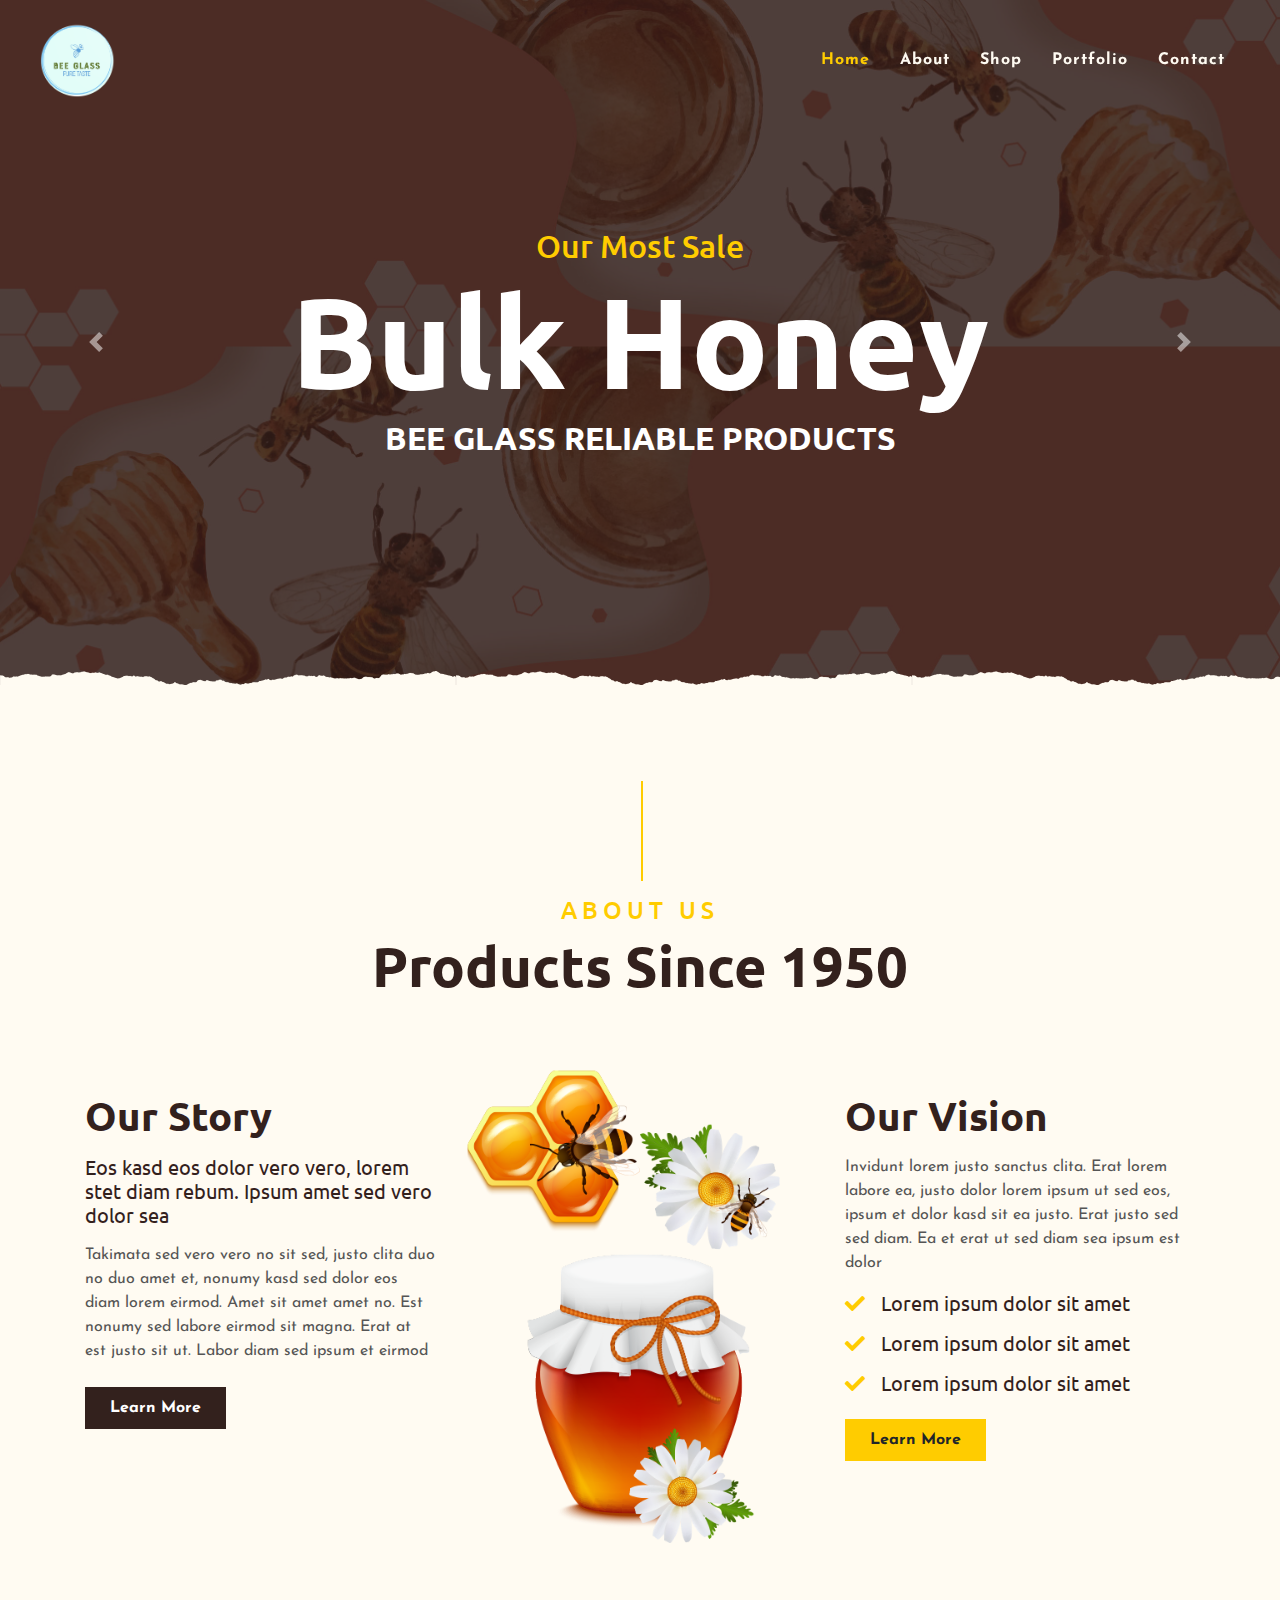
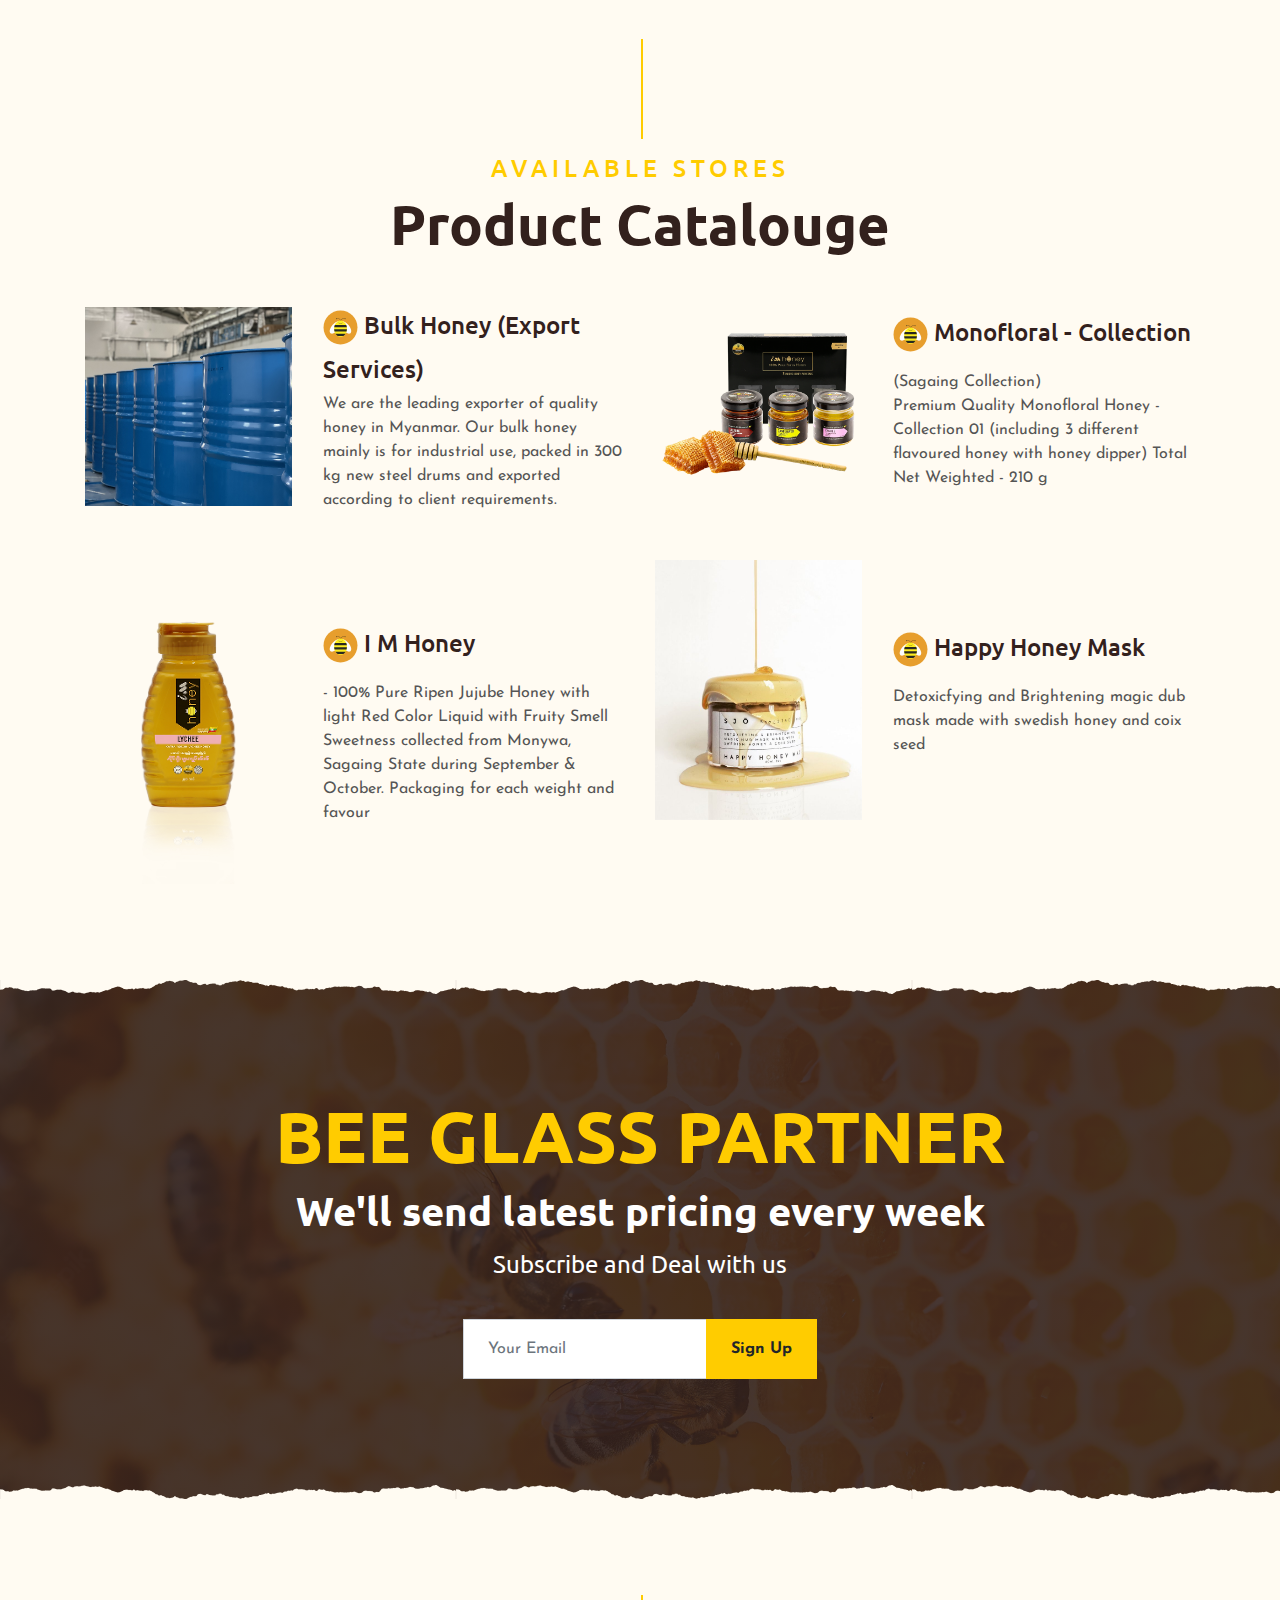
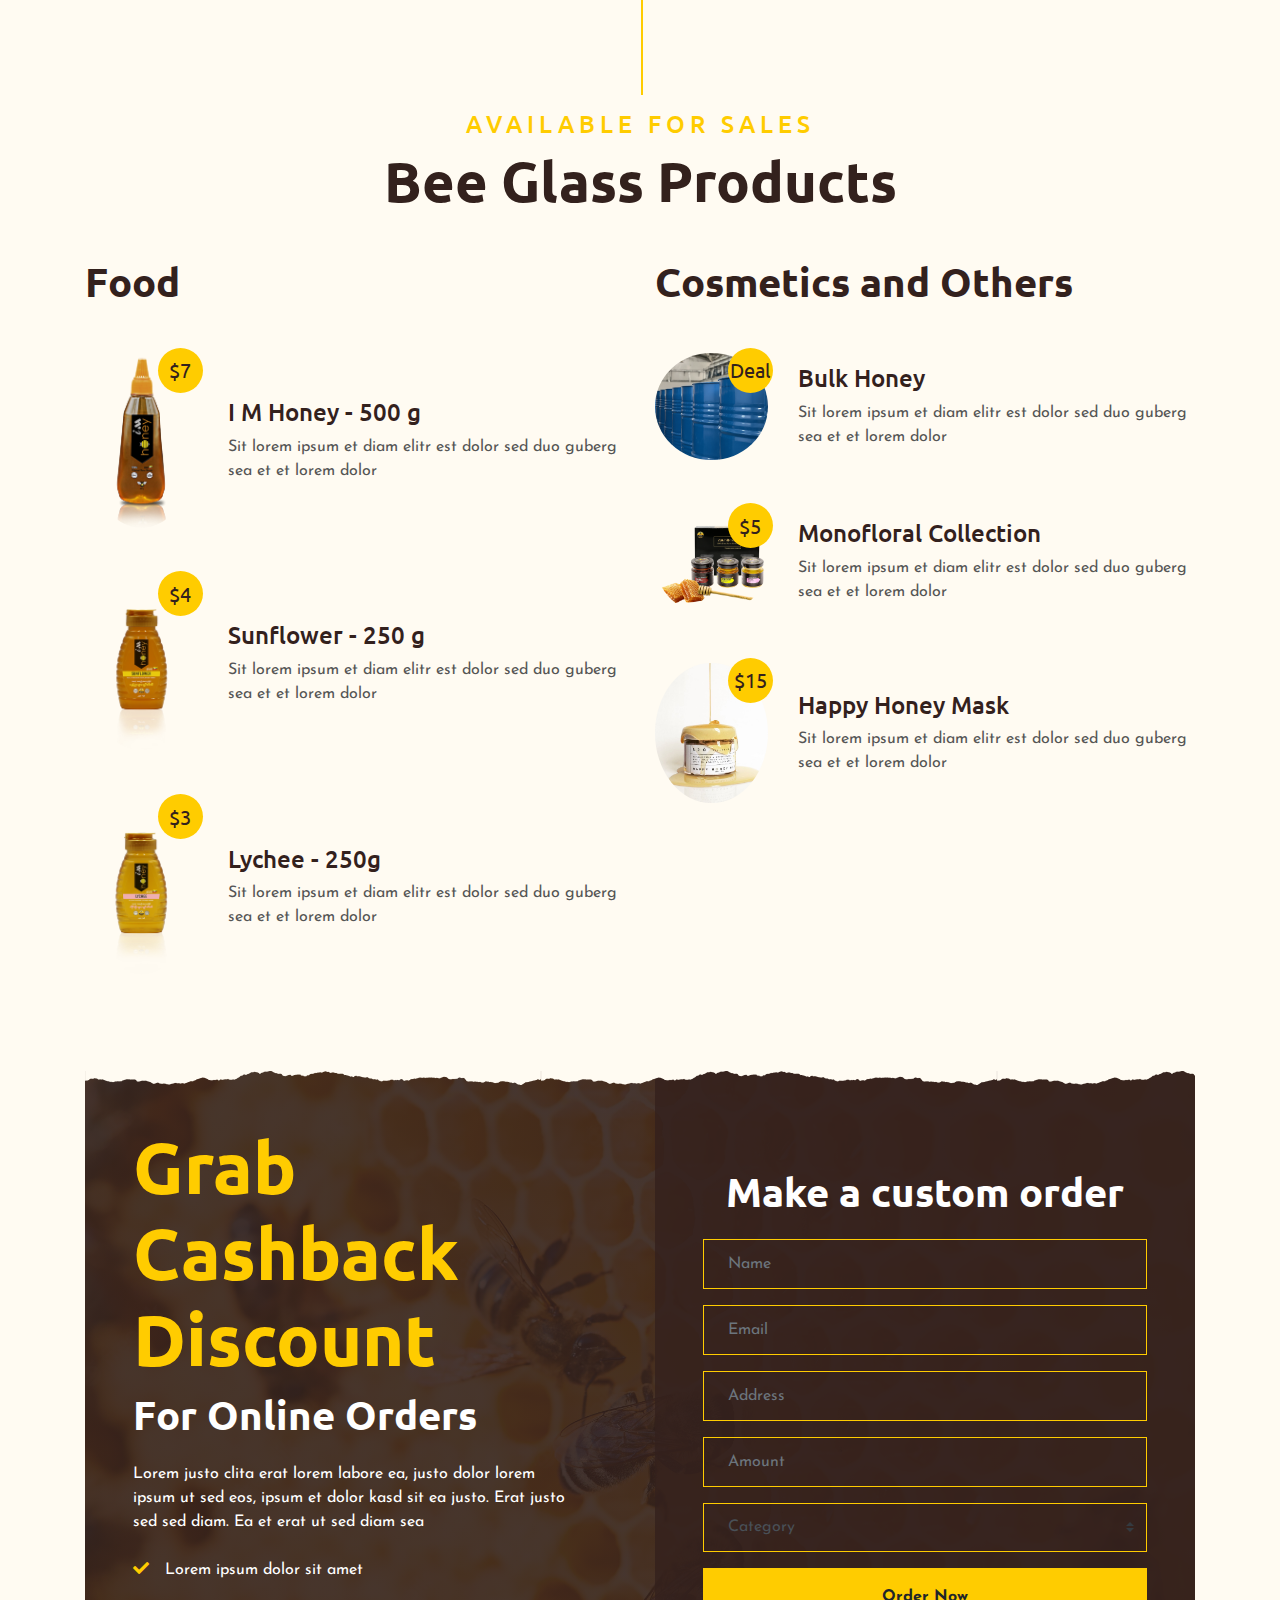
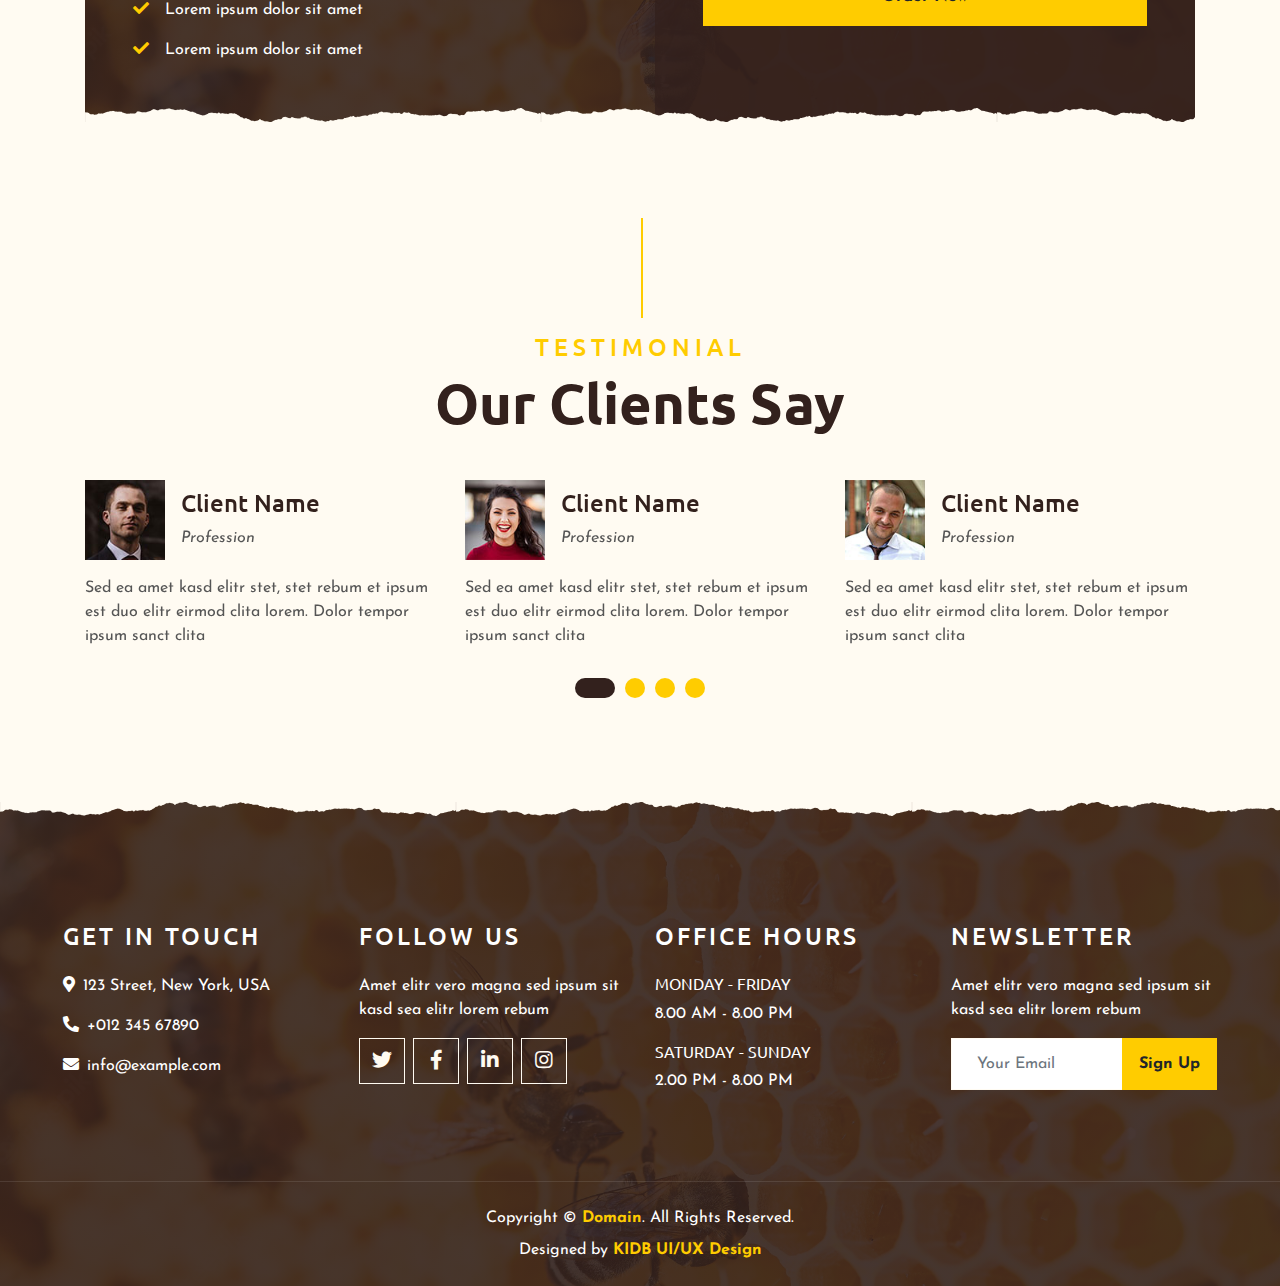
==== index.html @ f93495bf "first commit" ====
<!DOCTYPE html>
<html lang="en">

<head>
    <meta charset="utf-8">
    <title>Bee Glass</title>
    <meta content="width=device-width, initial-scale=1.0" name="viewport">
    <meta content="Bee Glass" name="keywords">
    <meta content="Bee Glass" name="description">

    <!-- Favicon -->
    <link href="img/favicon.ico" rel="icon">

    <!-- Google Font -->
    <link rel="preconnect" href="https://fonts.gstatic.com">
    <link href="https://fonts.googleapis.com/css2?family=Josefin+Sans:wght@200;400&family=Ubuntu:wght@400;500;700&display=swap" rel="stylesheet"> 

    <!-- Font Awesome -->
    <link href="https://cdnjs.cloudflare.com/ajax/libs/font-awesome/5.10.0/css/all.min.css" rel="stylesheet">

    <!-- Libraries Stylesheet -->
    <link href="lib/owlcarousel/assets/owl.carousel.min.css" rel="stylesheet">
    <link href="lib/tempusdominus/css/tempusdominus-bootstrap-4.min.css" rel="stylesheet" />

    <!-- Customized Bootstrap Stylesheet -->
    <link href="css/style.min.css" rel="stylesheet">

    <!-- Custom Design Snippets -->
    <link href="css/custom.css" rel="stylesheet">
</head>

<body>
    <!-- Navbar Start -->
    <div class="container-fluid p-0 nav-bar">
        <nav class="navbar navbar-expand-lg bg-none navbar-dark py-3">
            <a href="index.html" class="navbar-brand px-lg-4 m-0">
                <img src="./img/logo.png" class="cxx-logo" alt="logo">
            </a>
            <button type="button" class="navbar-toggler" data-toggle="collapse" data-target="#navbarCollapse">
                <span class="navbar-toggler-icon"></span>
            </button>
            <div class="collapse navbar-collapse justify-content-between" id="navbarCollapse">
                <div class="navbar-nav ml-auto p-4">
                    <a href="index.html" class="nav-item nav-link active">Home</a>
                    <a href="about.html" class="nav-item nav-link">About</a>
                    <a href="service.html" class="nav-item nav-link">Shop</a>
                    <a href="menu.html" class="nav-item nav-link">Portfolio</a>
                    <a href="contact.html" class="nav-item nav-link">Contact</a>
                </div>
            </div>
        </nav>
    </div>
    <!-- Navbar End -->

    <!-- Carousel Start -->
    <div class="container-fluid p-0 mb-5">
        <div id="blog-carousel" class="carousel slide overlay-bottom" data-ride="carousel">
            <div class="carousel-inner">
                <div class="carousel-item active">
                    <img class="w-100" src="img/carousel-1.jpg" alt="Image">
                    <div class="carousel-caption d-flex flex-column align-items-center justify-content-center">
                        <h2 class="text-primary font-weight-medium m-0">Our Most Sale</h2>
                        <h1 class="display-1 text-white m-0">Bulk Honey</h1>
                        <h2 class="text-white m-0">BEE GLASS RELIABLE PRODUCTS</h2>
                    </div>
                </div>
                <div class="carousel-item">
                    <img class="w-100" src="img/carousel-2.jpg" alt="Image">
                    <div class="carousel-caption d-flex flex-column align-items-center justify-content-center">
                        <h2 class="text-primary font-weight-medium m-0">Pure Quality</h2>
                        <h1 class="display-1 text-white m-0">Natural Honey </h1>
                        <h2 class="text-white m-0">BEE GLASS RELIABLE PRODUCTS</h2>
                    </div>
                </div>
                <div class="carousel-item">
                    <img class="w-100" src="img/carousel-3.jpg" alt="Image">
                    <div class="carousel-caption d-flex flex-column align-items-center justify-content-center">
                        <h2 class="text-primary font-weight-medium m-0">Top Seller Cosmetic</h2>
                        <h1 class="display-1 text-white m-0">Monofloral Collection</h1>
                        <h2 class="text-white m-0">BEE GLASS RELIABLE PRODUCTS</h2>
                    </div>
                </div>
            </div>
            <a class="carousel-control-prev" href="#blog-carousel" data-slide="prev">
                <span class="carousel-control-prev-icon"></span>
            </a>
            <a class="carousel-control-next" href="#blog-carousel" data-slide="next">
                <span class="carousel-control-next-icon"></span>
            </a>
        </div>
    </div>
    <!-- Carousel End -->


    <!-- About Start -->
    <div class="container-fluid py-5">
        <div class="container">
            <div class="section-title">
                <h4 class="text-primary text-uppercase" style="letter-spacing: 5px;">About Us</h4>
                <h1 class="display-4">Products Since 1950</h1>
            </div>
            <div class="row">
                <div class="col-lg-4 py-0 py-lg-5">
                    <h1 class="mb-3">Our Story</h1>
                    <h5 class="mb-3">Eos kasd eos dolor vero vero, lorem stet diam rebum. Ipsum amet sed vero dolor sea</h5>
                    <p>Takimata sed vero vero no sit sed, justo clita duo no duo amet et, nonumy kasd sed dolor eos diam lorem eirmod. Amet sit amet amet no. Est nonumy sed labore eirmod sit magna. Erat at est justo sit ut. Labor diam sed ipsum et eirmod</p>
                    <a href="" class="btn btn-secondary font-weight-bold py-2 px-4 mt-2">Learn More</a>
                </div>
                <div class="col-lg-4 py-5 py-lg-0" style="min-height: 500px;">
                    <div class="position-relative h-100">
                        <img class="position-absolute w-100 h-100" src="img/about.png" style="object-fit: cover;">
                    </div>
                </div>
                <div class="col-lg-4 py-0 py-lg-5">
                    <h1 class="mb-3">Our Vision</h1>
                    <p>Invidunt lorem justo sanctus clita. Erat lorem labore ea, justo dolor lorem ipsum ut sed eos, ipsum et dolor kasd sit ea justo. Erat justo sed sed diam. Ea et erat ut sed diam sea ipsum est dolor</p>
                    <h5 class="mb-3"><i class="fa fa-check text-primary mr-3"></i>Lorem ipsum dolor sit amet</h5>
                    <h5 class="mb-3"><i class="fa fa-check text-primary mr-3"></i>Lorem ipsum dolor sit amet</h5>
                    <h5 class="mb-3"><i class="fa fa-check text-primary mr-3"></i>Lorem ipsum dolor sit amet</h5>
                    <a href="" class="btn btn-primary font-weight-bold py-2 px-4 mt-2">Learn More</a>
                </div>
            </div>
        </div>
    </div>
    <!-- About End -->


    <!-- Service Start -->
    <div class="container-fluid pt-5">
        <div class="container">
            <div class="section-title">
                <h4 class="text-primary text-uppercase" style="letter-spacing: 5px;">Available Stores</h4>
                <h1 class="display-4">Product Catalouge</h1>
            </div>
            <div class="row">
                <div class="col-lg-6 mb-5">
                    <div class="row align-items-center">
                        <div class="col-sm-5">
                            <img class="img-fluid mb-3 mb-sm-0" src="img/service-1.jpg" alt="">
                        </div>
                        <div class="col-sm-7">
                            <h4> <img src="./img/bee.svg" class="bee-icon" alt="bee-icon"> Bulk Honey (Export Services)</h4>
                            <p class="m-0">
                                We are the leading exporter of quality honey in Myanmar. Our bulk honey mainly is for industrial use, 
                                packed in 300 kg new steel drums and exported according to client requirements.</p>
                        </div>
                    </div>
                </div>
                <div class="col-lg-6 mb-5">
                    <div class="row align-items-center">
                        <div class="col-sm-5">
                            <img class="img-fluid mb-3 mb-sm-0" src="img/service-2.jpg" alt="">
                        </div>
                        <div class="col-sm-7">
                            <h4> <img src="./img/bee.svg" class="bee-icon" alt="bee-icon"> Monofloral - Collection</h4>
                            <p class="m-0">(Sagaing Collection) <br>
                                Premium Quality Monofloral Honey - Collection 01 
                                (including 3 different flavoured honey with honey dipper)
                                Total Net Weighted - 210 g </p>
                        </div>
                    </div>
                </div>
                <div class="col-lg-6 mb-5">
                    <div class="row align-items-center">
                        <div class="col-sm-5">
                            <img class="img-fluid mb-3 mb-sm-0" src="img/service-3.jpg" alt="">
                        </div>
                        <div class="col-sm-7">
                            <h4> <img src="./img/bee.svg" class="bee-icon" alt="bee-icon"> I M Honey </h4>
                            <p class="m-0">
                                - 100% Pure Ripen Jujube Honey with light Red Color Liquid with Fruity Smell
                                Sweetness collected from Monywa, Sagaing State during September & October. Packaging for each weight and favour</p>
                        </div>
                    </div>
                </div>
                <div class="col-lg-6 mb-5">
                    <div class="row align-items-center">
                        <div class="col-sm-5">
                            <img class="img-fluid mb-3 mb-sm-0" src="img/service-4.jpg" alt="">
                        </div>
                        <div class="col-sm-7">
                            <h4> <img src="./img/bee.svg" class="bee-icon" alt="bee-icon"> Happy Honey Mask</h4>
                            <p class="m-0">Detoxicfying and Brightening magic dub mask made with swedish honey and coix seed</p>
                        </div>
                    </div>
                </div>
            </div>
        </div>
    </div>
    <!-- Service End -->


    <!-- Offer Start -->
    <div class="offer container-fluid my-5 py-5 text-center position-relative overlay-top overlay-bottom">
        <div class="container py-5">
            <h1 class="display-3 text-primary mt-3">BEE GLASS PARTNER</h1>
            <h1 class="text-white mb-3">We'll send latest pricing every week</h1>
            <h4 class="text-white font-weight-normal mb-4 pb-3">Subscribe and Deal with us</h4>
            <form class="form-inline justify-content-center mb-4">
                <div class="input-group">
                    <input type="text" class="form-control p-4" placeholder="Your Email" style="height: 60px;">
                    <div class="input-group-append">
                        <button class="btn btn-primary font-weight-bold px-4" type="submit">Sign Up</button>
                    </div>
                </div>
            </form>
        </div>
    </div>
    <!-- Offer End -->


    <!-- Menu Start -->
    <div class="container-fluid pt-5">
        <div class="container">
            <div class="section-title">
                <h4 class="text-primary text-uppercase" style="letter-spacing: 5px;">Available for sales</h4>
                <h1 class="display-4">Bee Glass Products</h1>
            </div>
            <div class="row">
                <div class="col-lg-6">
                    <h1 class="mb-5">Food</h1>
                    <div class="row align-items-center mb-5">
                        <div class="col-4 col-sm-3">
                            <img class="w-100 rounded-circle mb-3 mb-sm-0" src="img/menu-1.jpg" alt="">
                            <h5 class="menu-price">$7</h5>
                        </div>
                        <div class="col-8 col-sm-9">
                            <h4>I M Honey - 500 g</h4>
                            <p class="m-0">Sit lorem ipsum et diam elitr est dolor sed duo guberg sea et et lorem dolor</p>
                        </div>
                    </div>
                    <div class="row align-items-center mb-5">
                        <div class="col-4 col-sm-3">
                            <img class="w-100 rounded-circle mb-3 mb-sm-0" src="img/menu-2.jpg" alt="">
                            <h5 class="menu-price">$4</h5>
                        </div>
                        <div class="col-8 col-sm-9">
                            <h4>Sunflower - 250 g</h4>
                            <p class="m-0">Sit lorem ipsum et diam elitr est dolor sed duo guberg sea et et lorem dolor</p>
                        </div>
                    </div>
                    <div class="row align-items-center mb-5">
                        <div class="col-4 col-sm-3">
                            <img class="w-100 rounded-circle mb-3 mb-sm-0" src="img/menu-3.jpg" alt="">
                            <h5 class="menu-price">$3</h5>
                        </div>
                        <div class="col-8 col-sm-9">
                            <h4>Lychee - 250g</h4>
                            <p class="m-0">Sit lorem ipsum et diam elitr est dolor sed duo guberg sea et et lorem dolor</p>
                        </div>
                    </div>
                </div>
                <div class="col-lg-6">
                    <h1 class="mb-5">Cosmetics and Others</h1>
                    <div class="row align-items-center mb-5">
                        <div class="col-4 col-sm-3">
                            <img class="w-100 rounded-circle mb-3 mb-sm-0" src="img/service-1.jpg" alt="">
                            <h5 class="menu-price">Deal </h5>
                        </div>
                        <div class="col-8 col-sm-9">
                            <h4>Bulk Honey</h4>
                            <p class="m-0">Sit lorem ipsum et diam elitr est dolor sed duo guberg sea et et lorem dolor</p>
                        </div>
                    </div>
                    <div class="row align-items-center mb-5">
                        <div class="col-4 col-sm-3">
                            <img class="w-100 rounded-circle mb-3 mb-sm-0" src="img/service-2.jpg" alt="">
                            <h5 class="menu-price">$5</h5>
                        </div>
                        <div class="col-8 col-sm-9">
                            <h4>Monofloral Collection</h4>
                            <p class="m-0">Sit lorem ipsum et diam elitr est dolor sed duo guberg sea et et lorem dolor</p>
                        </div>
                    </div>
                    <div class="row align-items-center mb-5">
                        <div class="col-4 col-sm-3">
                            <img class="w-100 rounded-circle mb-3 mb-sm-0" src="img/service-4.jpg" alt="">
                            <h5 class="menu-price">$15</h5>
                        </div>
                        <div class="col-8 col-sm-9">
                            <h4>Happy Honey Mask</h4>
                            <p class="m-0">Sit lorem ipsum et diam elitr est dolor sed duo guberg sea et et lorem dolor</p>
                        </div>
                    </div>
                </div>
            </div>
        </div>
    </div>
    <!-- Menu End -->


    <!-- Reservation Start -->
    <div class="container-fluid my-5">
        <div class="container">
            <div class="reservation position-relative overlay-top overlay-bottom">
                <div class="row align-items-center">
                    <div class="col-lg-6 my-5 my-lg-0">
                        <div class="p-5">
                            <div class="mb-4">
                                <h1 class="display-3 text-primary">Grab Cashback Discount</h1>
                                <h1 class="text-white">For Online Orders</h1>
                            </div>
                            <p class="text-white">Lorem justo clita erat lorem labore ea, justo dolor lorem ipsum ut sed eos,
                                ipsum et dolor kasd sit ea justo. Erat justo sed sed diam. Ea et erat ut sed diam sea</p>
                            <ul class="list-inline text-white m-0">
                                <li class="py-2"><i class="fa fa-check text-primary mr-3"></i>Lorem ipsum dolor sit amet</li>
                                <li class="py-2"><i class="fa fa-check text-primary mr-3"></i>Lorem ipsum dolor sit amet</li>
                                <li class="py-2"><i class="fa fa-check text-primary mr-3"></i>Lorem ipsum dolor sit amet</li>
                            </ul>
                        </div>
                    </div>
                    <div class="col-lg-6">
                        <div class="text-center p-5" style="background: rgba(51, 33, 29, .8);">
                            <h1 class="text-white mb-4 mt-5">Make a custom order</h1>
                            <form class="mb-5">
                                <div class="form-group">
                                    <input type="text" class="form-control bg-transparent border-primary p-4" placeholder="Name"
                                        required="required" />
                                </div>
                                <div class="form-group">
                                    <input type="email" class="form-control bg-transparent border-primary p-4" placeholder="Email"
                                        required="required" />
                                </div>
                                <div class="form-group">
                                        <input type="text" name="Address" placeholder="Address" class="form-control bg-transparent border-primary p-4">
                                </div>
                                <div class="form-group">
                                        <input type="number" name="number" placeholder="Amount" class="form-control bg-transparent border-primary p-4">
                                </div>
                                <div class="form-group">
                                    <select class="custom-select bg-transparent border-primary px-4" style="height: 49px;">
                                        <option selected>Category</option>
                                        <option value="1">Product 1</option>
                                        <option value="2">Product 2</option>
                                        <option value="3">Product 3</option>
                                        <option value="4">Product 4</option>
                                    </select>
                                </div>
                                
                                <div>
                                    <button class="btn btn-primary btn-block font-weight-bold py-3" type="submit">Order Now</button>
                                </div>
                            </form>
                        </div>
                    </div>
                </div>
            </div>
        </div>
    </div>
    <!-- Reservation End -->


    <!-- Testimonial Start -->
    <div class="container-fluid py-5">
        <div class="container">
            <div class="section-title">
                <h4 class="text-primary text-uppercase" style="letter-spacing: 5px;">Testimonial</h4>
                <h1 class="display-4">Our Clients Say</h1>
            </div>
            <div class="owl-carousel testimonial-carousel">
                <div class="testimonial-item">
                    <div class="d-flex align-items-center mb-3">
                        <img class="img-fluid" src="img/testimonial-1.jpg" alt="">
                        <div class="ml-3">
                            <h4>Client Name</h4>
                            <i>Profession</i>
                        </div>
                    </div>
                    <p class="m-0">Sed ea amet kasd elitr stet, stet rebum et ipsum est duo elitr eirmod clita lorem. Dolor tempor ipsum sanct clita</p>
                </div>
                <div class="testimonial-item">
                    <div class="d-flex align-items-center mb-3">
                        <img class="img-fluid" src="img/testimonial-2.jpg" alt="">
                        <div class="ml-3">
                            <h4>Client Name</h4>
                            <i>Profession</i>
                        </div>
                    </div>
                    <p class="m-0">Sed ea amet kasd elitr stet, stet rebum et ipsum est duo elitr eirmod clita lorem. Dolor tempor ipsum sanct clita</p>
                </div>
                <div class="testimonial-item">
                    <div class="d-flex align-items-center mb-3">
                        <img class="img-fluid" src="img/testimonial-3.jpg" alt="">
                        <div class="ml-3">
                            <h4>Client Name</h4>
                            <i>Profession</i>
                        </div>
                    </div>
                    <p class="m-0">Sed ea amet kasd elitr stet, stet rebum et ipsum est duo elitr eirmod clita lorem. Dolor tempor ipsum sanct clita</p>
                </div>
                <div class="testimonial-item">
                    <div class="d-flex align-items-center mb-3">
                        <img class="img-fluid" src="img/testimonial-4.jpg" alt="">
                        <div class="ml-3">
                            <h4>Client Name</h4>
                            <i>Profession</i>
                        </div>
                    </div>
                    <p class="m-0">Sed ea amet kasd elitr stet, stet rebum et ipsum est duo elitr eirmod clita lorem. Dolor tempor ipsum sanct clita</p>
                </div>
            </div>
        </div>
    </div>
    <!-- Testimonial End -->


    <!-- Footer Start -->
    <div class="container-fluid footer text-white mt-5 pt-5 px-0 position-relative overlay-top">
        <div class="row mx-0 pt-5 px-sm-3 px-lg-5 mt-4">
            <div class="col-lg-3 col-md-6 mb-5">
                <h4 class="text-white text-uppercase mb-4" style="letter-spacing: 3px;">Get In Touch</h4>
                <p><i class="fa fa-map-marker-alt mr-2"></i>123 Street, New York, USA</p>
                <p><i class="fa fa-phone-alt mr-2"></i>+012 345 67890</p>
                <p class="m-0"><i class="fa fa-envelope mr-2"></i>info@example.com</p>
            </div>
            <div class="col-lg-3 col-md-6 mb-5">
                <h4 class="text-white text-uppercase mb-4" style="letter-spacing: 3px;">Follow Us</h4>
                <p>Amet elitr vero magna sed ipsum sit kasd sea elitr lorem rebum</p>
                <div class="d-flex justify-content-start">
                    <a class="btn btn-lg btn-outline-light btn-lg-square mr-2" href="#"><i class="fab fa-twitter"></i></a>
                    <a class="btn btn-lg btn-outline-light btn-lg-square mr-2" href="#"><i class="fab fa-facebook-f"></i></a>
                    <a class="btn btn-lg btn-outline-light btn-lg-square mr-2" href="#"><i class="fab fa-linkedin-in"></i></a>
                    <a class="btn btn-lg btn-outline-light btn-lg-square" href="#"><i class="fab fa-instagram"></i></a>
                </div>
            </div>
            <div class="col-lg-3 col-md-6 mb-5">
                <h4 class="text-white text-uppercase mb-4" style="letter-spacing: 3px;">Office Hours</h4>
                <div>
                    <h6 class="text-white text-uppercase">Monday - Friday</h6>
                    <p>8.00 AM - 8.00 PM</p>
                    <h6 class="text-white text-uppercase">Saturday - Sunday</h6>
                    <p>2.00 PM - 8.00 PM</p>
                </div>
            </div>
            <div class="col-lg-3 col-md-6 mb-5">
                <h4 class="text-white text-uppercase mb-4" style="letter-spacing: 3px;">Newsletter</h4>
                <p>Amet elitr vero magna sed ipsum sit kasd sea elitr lorem rebum</p>
                <div class="w-100">
                    <div class="input-group">
                        <input type="text" class="form-control border-light" style="padding: 25px;" placeholder="Your Email">
                        <div class="input-group-append">
                            <button class="btn btn-primary font-weight-bold px-3">Sign Up</button>
                        </div>
                    </div>
                </div>
            </div>
        </div>
        <div class="container-fluid text-center text-white border-top mt-4 py-4 px-sm-3 px-md-5" style="border-color: rgba(256, 256, 256, .1) !important;">
            <p class="mb-2 text-white">Copyright &copy; <a class="font-weight-bold" href="#">Domain</a>. All Rights Reserved.</a></p>
            <p class="m-0 text-white">Designed by <a class="font-weight-bold" href="#">KIDB UI/UX Design</a></p>
        </div>
    </div>
    <!-- Footer End -->


    <!-- Back to Top -->
    <a href="#" class="btn btn-lg btn-primary btn-lg-square back-to-top"><i class="fa fa-angle-double-up"></i></a>


    <!-- JavaScript Libraries -->
    <script src="https://code.jquery.com/jquery-3.4.1.min.js"></script>
    <script src="https://stackpath.bootstrapcdn.com/bootstrap/4.4.1/js/bootstrap.bundle.min.js"></script>
    <script src="lib/easing/easing.min.js"></script>
    <script src="lib/waypoints/waypoints.min.js"></script>
    <script src="lib/owlcarousel/owl.carousel.min.js"></script>
    <script src="lib/tempusdominus/js/moment.min.js"></script>
    <script src="lib/tempusdominus/js/moment-timezone.min.js"></script>
    <script src="lib/tempusdominus/js/tempusdominus-bootstrap-4.min.js"></script>

    <!-- Contact Javascript File -->
    <script src="mail/jqBootstrapValidation.min.js"></script>
    <script src="mail/contact.js"></script>

    <!-- Template Javascript -->
    <script src="js/main.js"></script>
</body>

</html>
---- css/custom.css ----
/* Ben Custom Snippet */
.cxx-logo {
    width: 75px;
    height: 75px;
    padding: 0rem;
}
.cxx-logo:hover {
    width: 100px;
    height: 100px;
    transition: cubic-bezier(0.075, 0.82, 0.165, 1);
}
.bee-icon {
    width: 35px;
    height: 55px;
}
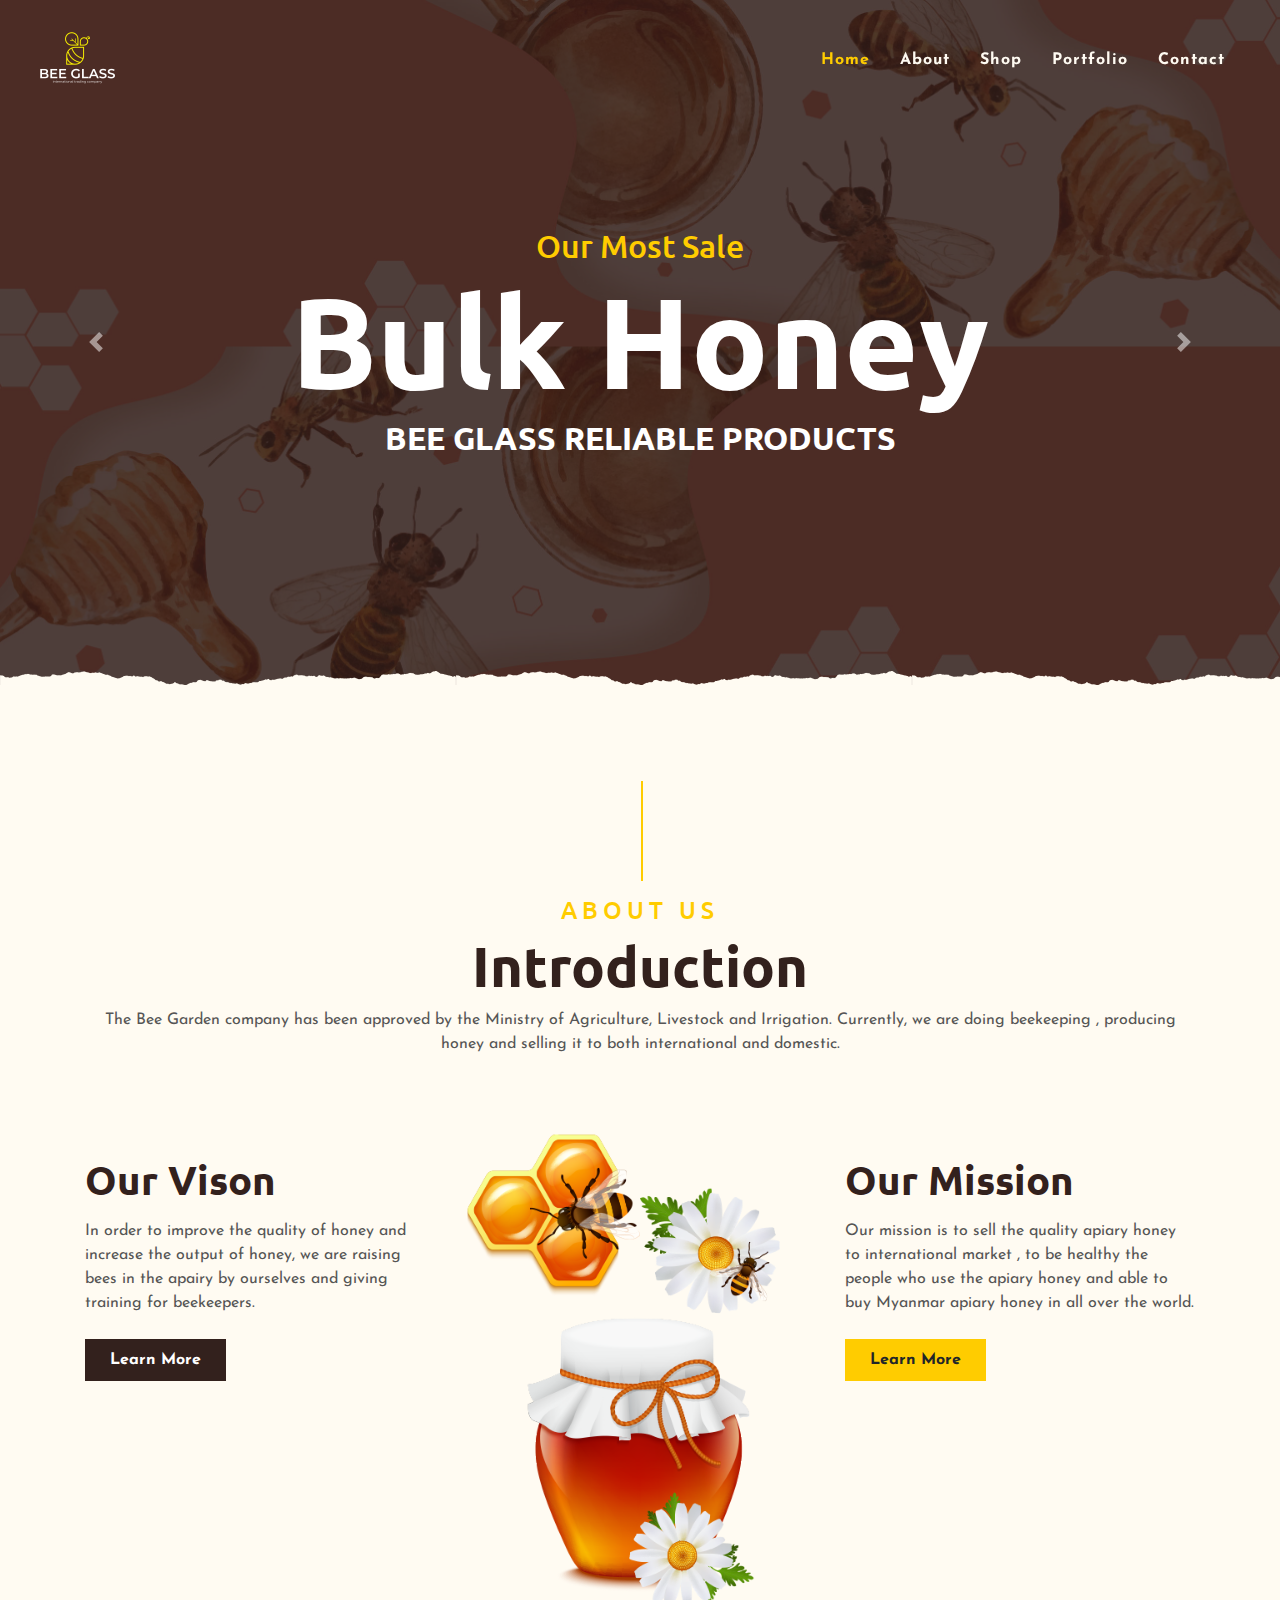
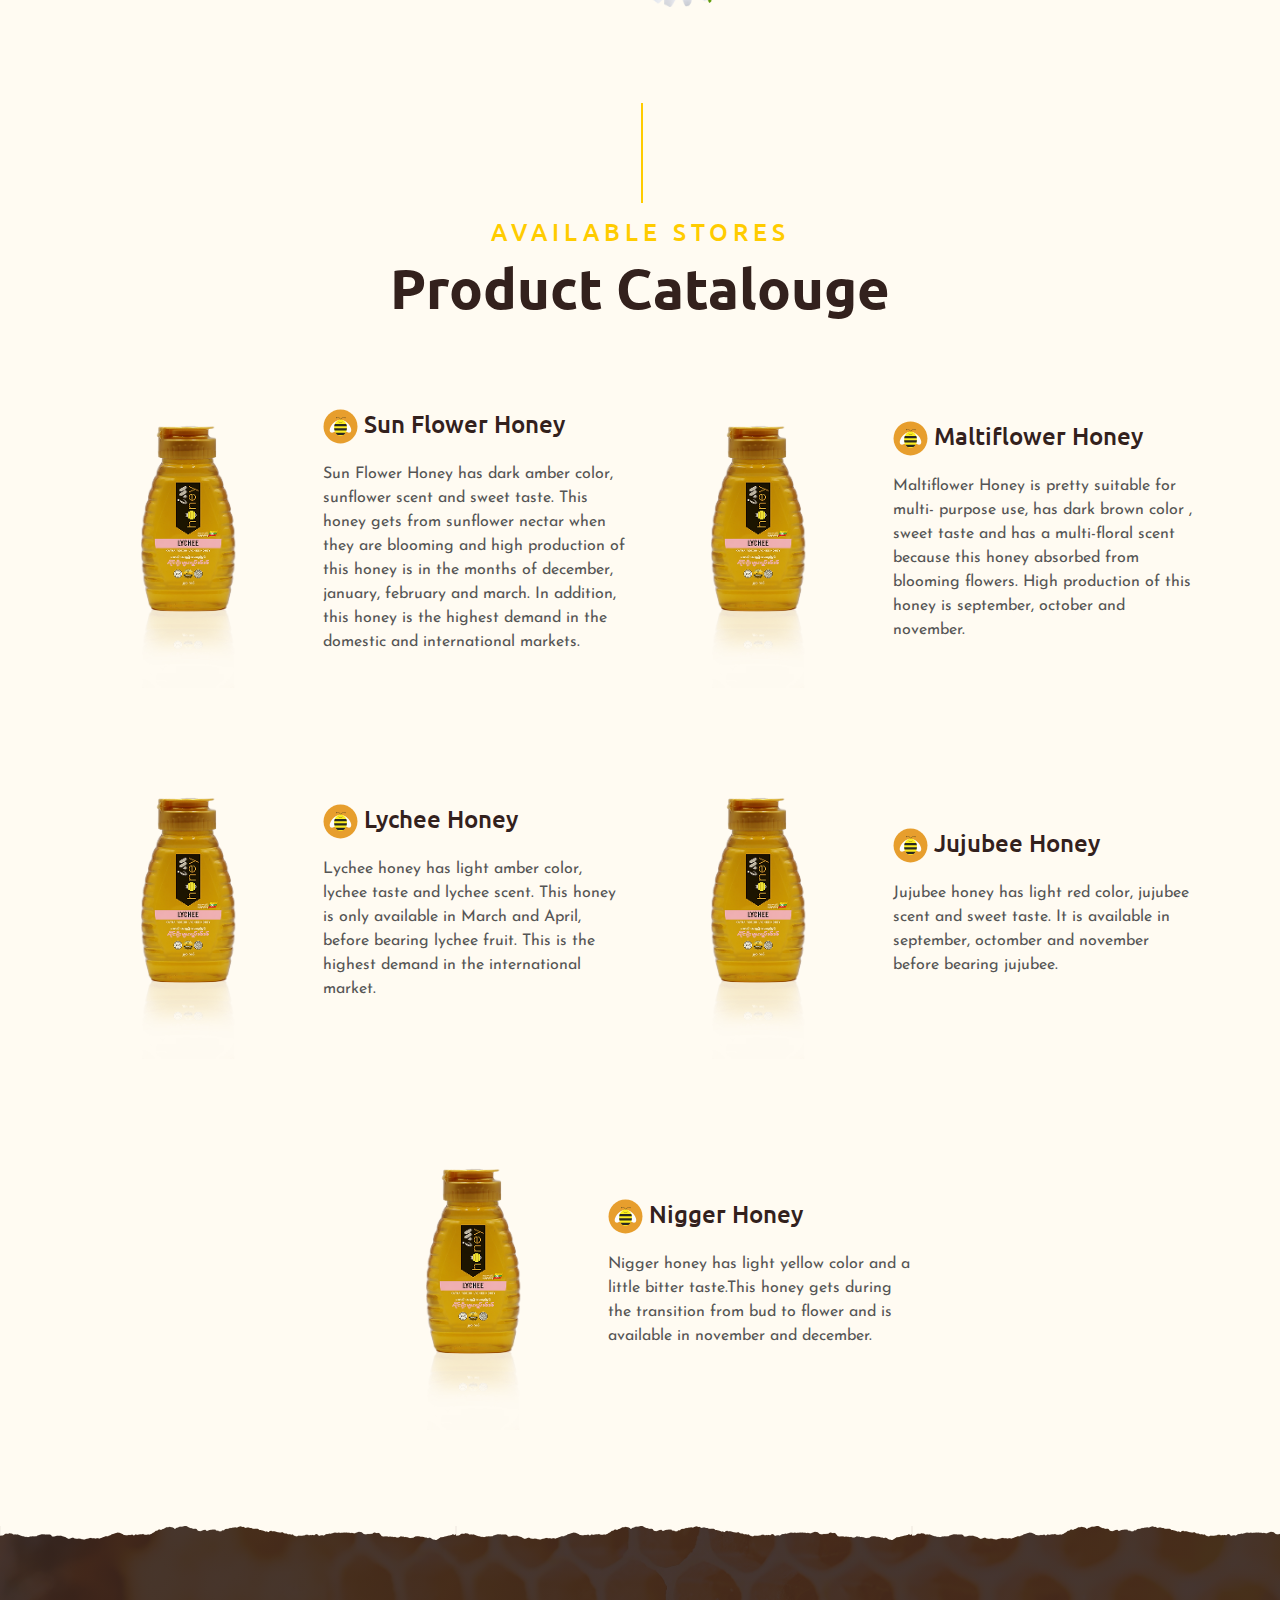
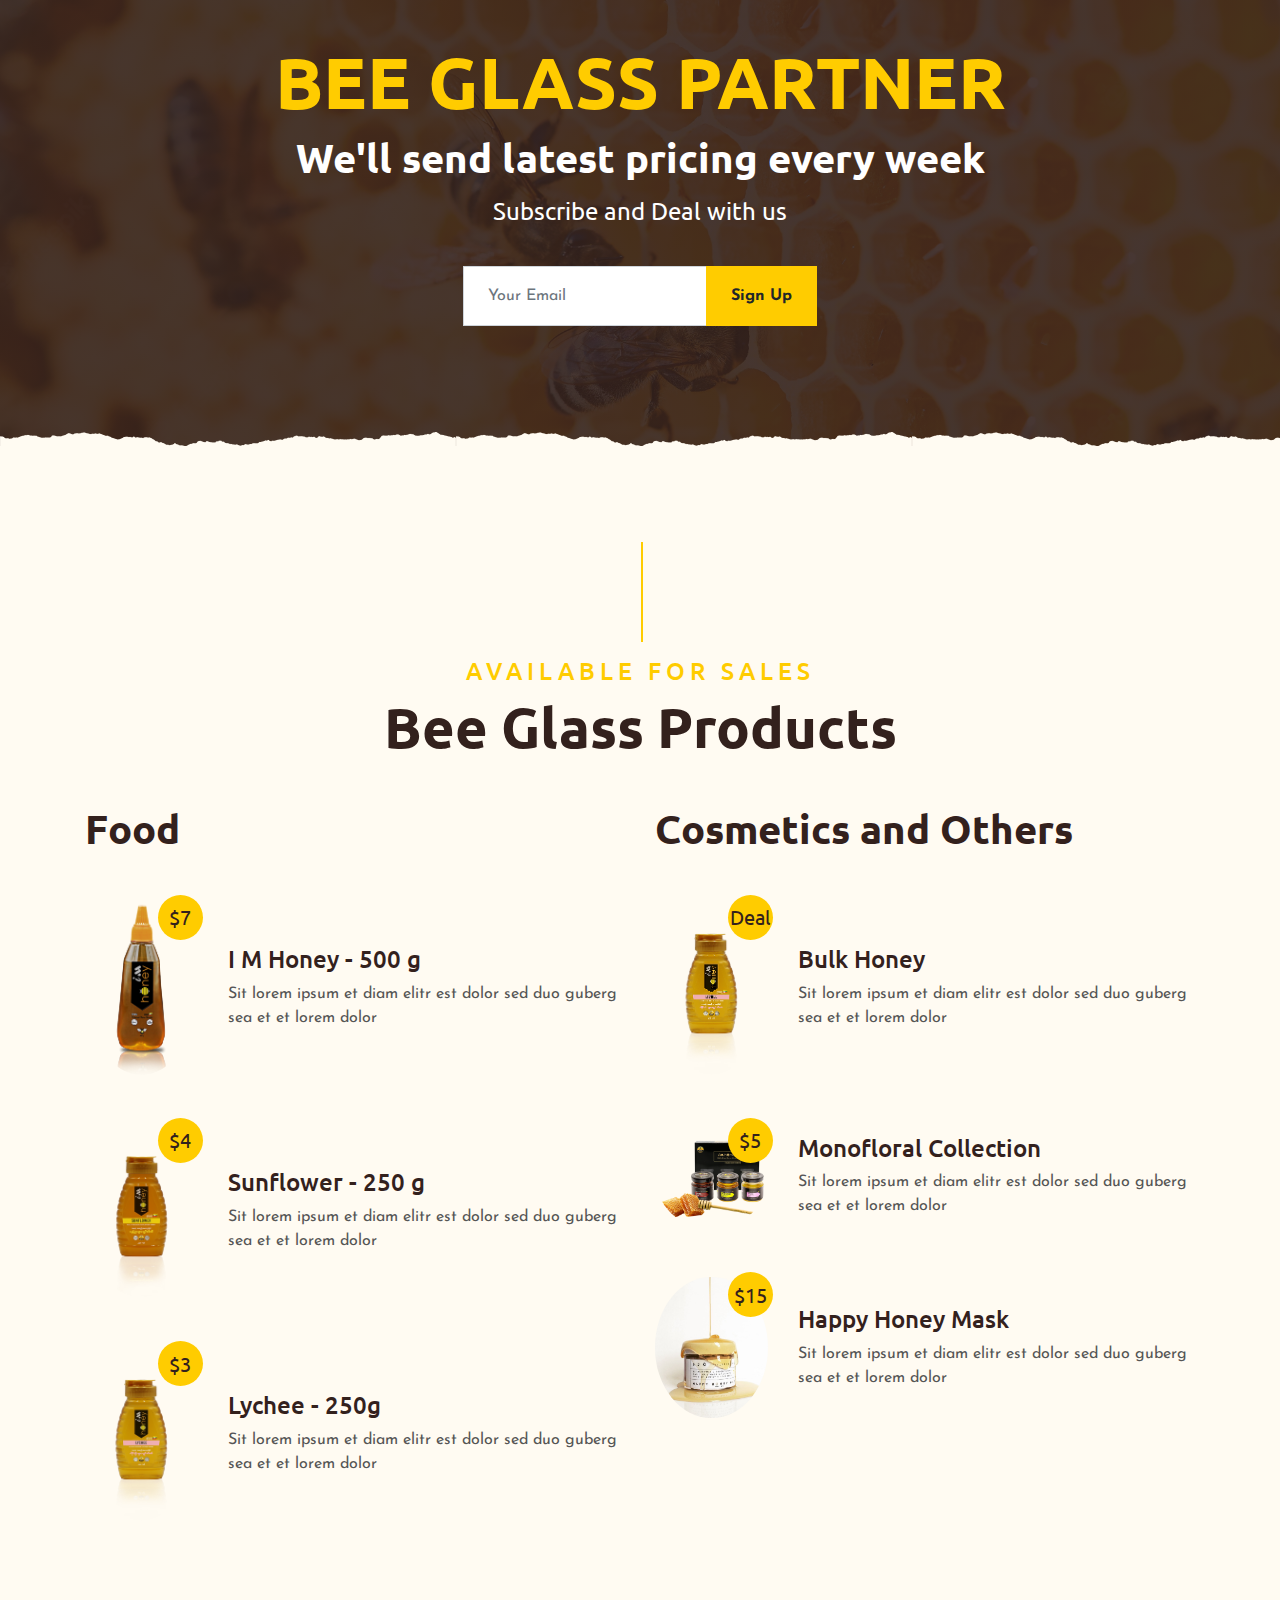
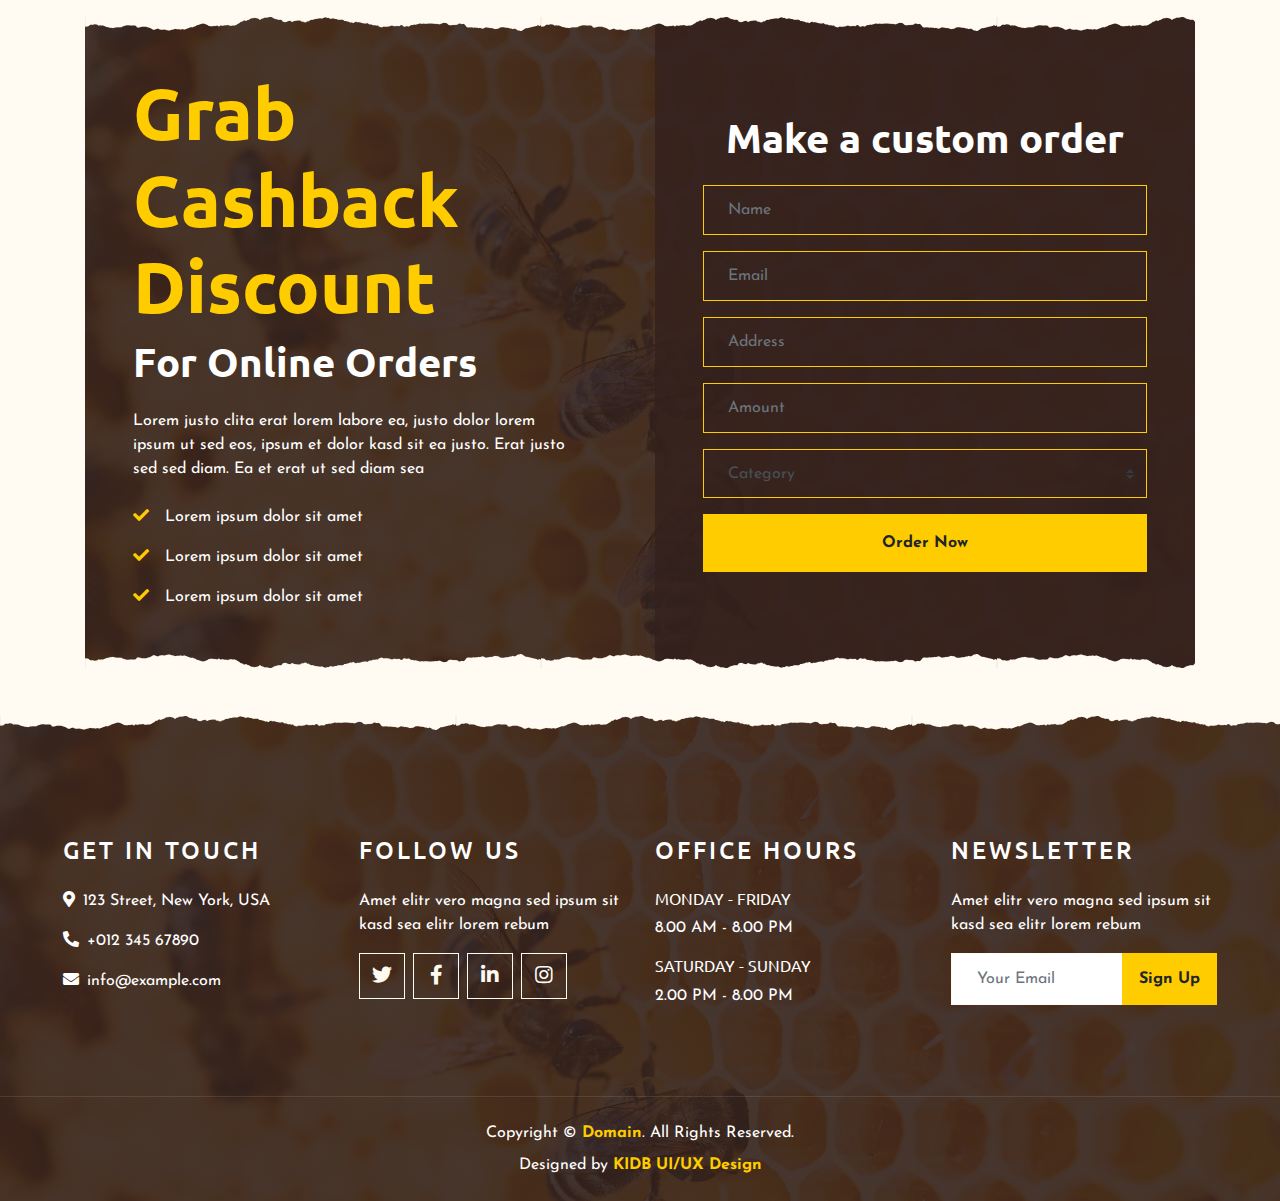
==== commit 7f8017d8: "content add" ====
--- a/index.html
+++ b/index.html
@@ -43,8 +43,8 @@
                 <div class="navbar-nav ml-auto p-4">
                     <a href="index.html" class="nav-item nav-link active">Home</a>
                     <a href="about.html" class="nav-item nav-link">About</a>
-                    <a href="service.html" class="nav-item nav-link">Shop</a>
-                    <a href="menu.html" class="nav-item nav-link">Portfolio</a>
+                    <a href="shop.html" class="nav-item nav-link">Shop</a>
+                    <a href="portfolio.html" class="nav-item nav-link">Portfolio</a>
                     <a href="contact.html" class="nav-item nav-link">Contact</a>
                 </div>
             </div>
@@ -97,13 +97,13 @@
         <div class="container">
             <div class="section-title">
                 <h4 class="text-primary text-uppercase" style="letter-spacing: 5px;">About Us</h4>
-                <h1 class="display-4">Products Since 1950</h1>
+                <h1 class="display-4">Introduction</h1>
+                <p>The Bee Garden company has been approved by the Ministry of Agriculture, Livestock and Irrigation. Currently, we are doing beekeeping , producing honey and selling it to both international and domestic.</p>
             </div>
             <div class="row">
                 <div class="col-lg-4 py-0 py-lg-5">
-                    <h1 class="mb-3">Our Story</h1>
-                    <h5 class="mb-3">Eos kasd eos dolor vero vero, lorem stet diam rebum. Ipsum amet sed vero dolor sea</h5>
-                    <p>Takimata sed vero vero no sit sed, justo clita duo no duo amet et, nonumy kasd sed dolor eos diam lorem eirmod. Amet sit amet amet no. Est nonumy sed labore eirmod sit magna. Erat at est justo sit ut. Labor diam sed ipsum et eirmod</p>
+                    <h1 class="mb-3">Our Vison</h1>
+                    <p>In order to improve the quality of honey and increase the output of honey, we are raising bees in the apairy by ourselves and giving training for beekeepers.</p>
                     <a href="" class="btn btn-secondary font-weight-bold py-2 px-4 mt-2">Learn More</a>
                 </div>
                 <div class="col-lg-4 py-5 py-lg-0" style="min-height: 500px;">
@@ -112,11 +112,11 @@
                     </div>
                 </div>
                 <div class="col-lg-4 py-0 py-lg-5">
-                    <h1 class="mb-3">Our Vision</h1>
-                    <p>Invidunt lorem justo sanctus clita. Erat lorem labore ea, justo dolor lorem ipsum ut sed eos, ipsum et dolor kasd sit ea justo. Erat justo sed sed diam. Ea et erat ut sed diam sea ipsum est dolor</p>
+                    <h1 class="mb-3">Our Mission</h1>
+                    <p>Our mission is to sell the quality apiary honey to international market , to be healthy the people who use the apiary honey and able to buy Myanmar apiary honey in all over the world.</p>
+                    <!-- <h5 class="mb-3"><i class="fa fa-check text-primary mr-3"></i>Lorem ipsum dolor sit amet</h5>
                     <h5 class="mb-3"><i class="fa fa-check text-primary mr-3"></i>Lorem ipsum dolor sit amet</h5>
-                    <h5 class="mb-3"><i class="fa fa-check text-primary mr-3"></i>Lorem ipsum dolor sit amet</h5>
-                    <h5 class="mb-3"><i class="fa fa-check text-primary mr-3"></i>Lorem ipsum dolor sit amet</h5>
+                    <h5 class="mb-3"><i class="fa fa-check text-primary mr-3"></i>Lorem ipsum dolor sit amet</h5> -->
                     <a href="" class="btn btn-primary font-weight-bold py-2 px-4 mt-2">Learn More</a>
                 </div>
             </div>
@@ -136,17 +136,66 @@
                 <div class="col-lg-6 mb-5">
                     <div class="row align-items-center">
                         <div class="col-sm-5">
-                            <img class="img-fluid mb-3 mb-sm-0" src="img/service-1.jpg" alt="">
-                        </div>
-                        <div class="col-sm-7">
-                            <h4> <img src="./img/bee.svg" class="bee-icon" alt="bee-icon"> Bulk Honey (Export Services)</h4>
+                            <img class="img-fluid mb-3 mb-sm-0" src="img/service-3.jpg" alt="">
+                        </div>
+                        <div class="col-sm-7">
+                            <h4> <img src="./img/bee.svg" class="bee-icon" alt="bee-icon"> Sun Flower Honey</h4>
                             <p class="m-0">
-                                We are the leading exporter of quality honey in Myanmar. Our bulk honey mainly is for industrial use, 
-                                packed in 300 kg new steel drums and exported according to client requirements.</p>
+                                Sun Flower Honey has dark amber color, sunflower scent and sweet taste. This honey gets from sunflower nectar when they are blooming and high production of this honey is in the months of december, january, february and march. In addition, this honey is the highest demand in the domestic and international markets.</p>
                         </div>
                     </div>
                 </div>
                 <div class="col-lg-6 mb-5">
+                    <div class="row align-items-center">
+                        <div class="col-sm-5">
+                            <img class="img-fluid mb-3 mb-sm-0" src="img/service-3.jpg" alt="">
+                        </div>
+                        <div class="col-sm-7">
+                            <h4> <img src="./img/bee.svg" class="bee-icon" alt="bee-icon"> Maltiflower Honey</h4>
+                            <p class="m-0">
+                                Maltiflower Honey is pretty suitable for multi- purpose use, has dark brown color , sweet taste and has a multi-floral scent because this honey absorbed from blooming flowers. High production of this honey is september, october and november.</p>
+                        </div>
+                    </div>
+                </div>
+                <div class="col-lg-6 mb-5">
+                    <div class="row align-items-center">
+                        <div class="col-sm-5">
+                            <img class="img-fluid mb-3 mb-sm-0" src="img/service-3.jpg" alt="">
+                        </div>
+                        <div class="col-sm-7">
+                            <h4> <img src="./img/bee.svg" class="bee-icon" alt="bee-icon"> Lychee Honey</h4>
+                            <p class="m-0">
+                                Lychee honey has light amber color, lychee taste and lychee scent. This honey is only available in March and April, before bearing lychee fruit. This is the highest demand in the international market.
+                        </div>
+                    </div>
+                </div>
+                <div class="col-lg-6 mb-5">
+                    <div class="row align-items-center">
+                        <div class="col-sm-5">
+                            <img class="img-fluid mb-3 mb-sm-0" src="img/service-3.jpg" alt="">
+                        </div>
+                        <div class="col-sm-7">
+                            <h4> <img src="./img/bee.svg" class="bee-icon" alt="bee-icon"> Jujubee Honey</h4>
+                            <p class="m-0">
+                                Jujubee honey has light red color, jujubee scent and sweet taste. It is available in september, octomber and november before bearing jujubee.
+                        </div>
+                    </div>
+                </div>
+                <div class="col-lg-6 offset-lg-3 mb-5">
+                    <div class="row align-items-center">
+                        <div class="col-sm-5">
+                            <img class="img-fluid mb-3 mb-sm-0" src="img/service-3.jpg" alt="">
+                        </div>
+                        <div class="col-sm-7">
+                            <h4> <img src="./img/bee.svg" class="bee-icon" alt="bee-icon"> Nigger Honey</h4>
+                            <p class="m-0">
+                                Nigger honey has light yellow color and a little bitter taste.This honey gets during the transition from bud to flower and is available in november and december.
+                        </div>
+                    </div>
+                </div>
+                
+                
+                <!-- <div class="col-lg-6 mb-5">
                     <div class="row align-items-center">
                         <div class="col-sm-5">
                             <img class="img-fluid mb-3 mb-sm-0" src="img/service-2.jpg" alt="">
@@ -183,7 +232,7 @@
                             <p class="m-0">Detoxicfying and Brightening magic dub mask made with swedish honey and coix seed</p>
                         </div>
                     </div>
-                </div>
+                </div> -->
             </div>
         </div>
     </div>
@@ -254,7 +303,7 @@
                     <h1 class="mb-5">Cosmetics and Others</h1>
                     <div class="row align-items-center mb-5">
                         <div class="col-4 col-sm-3">
-                            <img class="w-100 rounded-circle mb-3 mb-sm-0" src="img/service-1.jpg" alt="">
+                            <img class="w-100 rounded-circle mb-3 mb-sm-0" src="img/service-3.jpg" alt="">
                             <h5 class="menu-price">Deal </h5>
                         </div>
                         <div class="col-8 col-sm-9">
@@ -351,7 +400,7 @@
 
 
     <!-- Testimonial Start -->
-    <div class="container-fluid py-5">
+    <!-- <div class="container-fluid py-5">
         <div class="container">
             <div class="section-title">
                 <h4 class="text-primary text-uppercase" style="letter-spacing: 5px;">Testimonial</h4>
@@ -400,7 +449,7 @@
                 </div>
             </div>
         </div>
-    </div>
+    </div> -->
     <!-- Testimonial End -->
 
 
